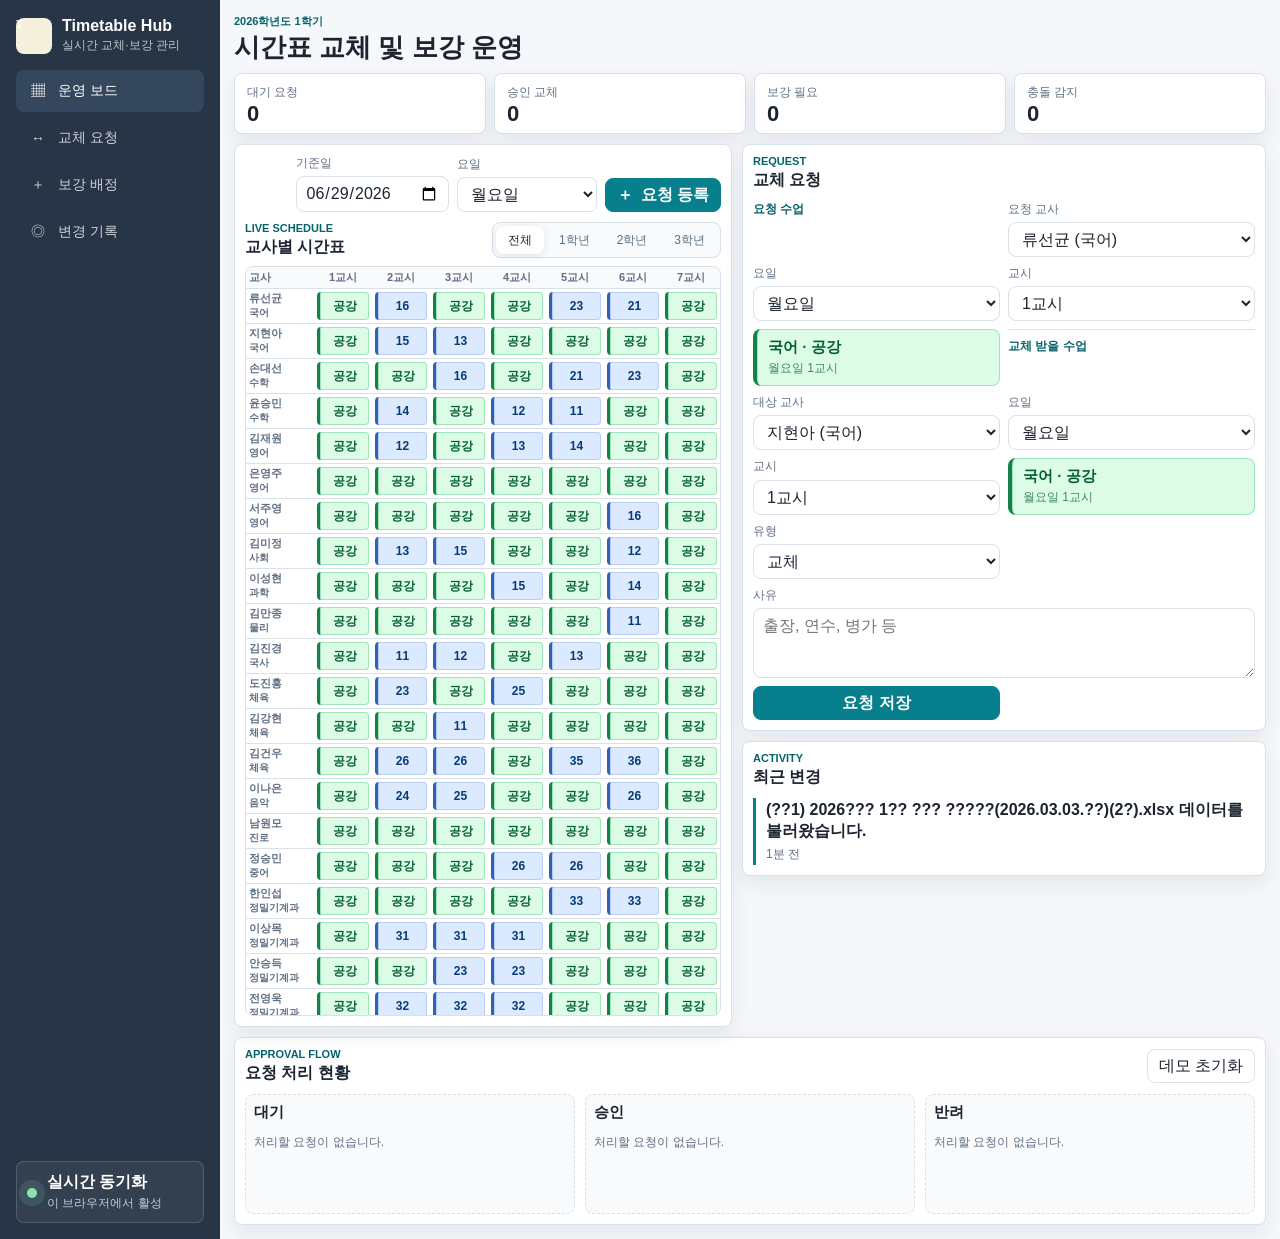
==== index.html @ d5f4fe1c "Print applications only on button click" ====
<!doctype html>
<html lang="ko">
  <head>
    <meta charset="utf-8" />
    <meta name="viewport" content="width=device-width, initial-scale=1" />
    <title>교원 시간표 교체 및 보강</title>
    <link rel="stylesheet" href="styles.css?v=20260728-11" />
  </head>
  <body>
    <div class="app-shell">
      <aside class="sidebar" aria-label="서비스 메뉴">
        <div class="brand">
          <span class="brand-mark" aria-hidden="true">T</span>
          <div>
            <strong>Timetable Hub</strong>
            <span>실시간 교체·보강 관리</span>
          </div>
        </div>

        <nav class="nav-list" aria-label="주요 화면">
          <button class="nav-item active" type="button" data-view="board">
            <span aria-hidden="true">▦</span>
            운영 보드
          </button>
          <button class="nav-item" type="button" data-view="requests">
            <span aria-hidden="true">↔</span>
            교체 요청
          </button>
          <button class="nav-item" type="button" data-view="coverage">
            <span aria-hidden="true">＋</span>
            보강 배정
          </button>
          <button class="nav-item" type="button" data-view="audit">
            <span aria-hidden="true">◎</span>
            변경 기록
          </button>
        </nav>

        <div class="sync-box">
          <span class="pulse" aria-hidden="true"></span>
          <div>
            <strong>실시간 동기화</strong>
            <span id="syncStatus">이 브라우저에서 활성</span>
          </div>
        </div>
      </aside>

      <main class="workspace">
        <header class="topbar">
          <div>
            <p class="eyebrow">2026학년도 1학기</p>
            <h1>시간표 교체 및 보강 운영</h1>
          </div>
        </header>

        <section class="metrics" aria-label="운영 현황">
          <article class="metric">
            <span>대기 요청</span>
            <strong id="pendingCount">0</strong>
          </article>
          <article class="metric">
            <span>승인 교체</span>
            <strong id="approvedCount">0</strong>
          </article>
          <article class="metric">
            <span>보강 필요</span>
            <strong id="coverageCount">0</strong>
          </article>
          <article class="metric">
            <span>충돌 감지</span>
            <strong id="conflictCount">0</strong>
          </article>
        </section>

        <section class="content-grid">
          <div class="schedule-panel">
            <div class="schedule-controls" aria-label="시간표 기준 설정">
              <label class="field compact">
                <span>기준일</span>
                <input id="selectedDate" type="date" value="2026-06-29" />
              </label>
              <label class="field compact">
                <span>요일</span>
                <select id="selectedDay"></select>
              </label>
              <button class="primary-button" id="newRequestBtn" type="button">
                <span aria-hidden="true">＋</span>
                요청 등록
              </button>
            </div>
            <div class="section-heading">
              <div>
                <p class="eyebrow">Live Schedule</p>
                <h2>교사별 시간표</h2>
              </div>
              <div class="segmented" role="tablist" aria-label="학년 필터">
                <button class="active" type="button" data-grade="all">전체</button>
                <button type="button" data-grade="1">1학년</button>
                <button type="button" data-grade="2">2학년</button>
                <button type="button" data-grade="3">3학년</button>
              </div>
            </div>
            <div class="schedule-wrap">
              <table class="schedule-table" id="scheduleTable">
                <caption>교사별 수업 시간표</caption>
                <thead>
                  <tr>
                    <th scope="col">교사</th>
                    <th scope="col">1교시</th>
                    <th scope="col">2교시</th>
                    <th scope="col">3교시</th>
                    <th scope="col">4교시</th>
                    <th scope="col">5교시</th>
                    <th scope="col">6교시</th>
                    <th scope="col">7교시</th>
                  </tr>
                </thead>
                <tbody></tbody>
              </table>
            </div>
          </div>

          <aside class="right-rail">
            <section class="tool-panel" aria-labelledby="swapTitle">
              <div class="section-heading tight">
                <div>
                  <p class="eyebrow">Request</p>
                  <h2 id="swapTitle">교체 요청</h2>
                </div>
              </div>
              <form id="swapForm" class="form-grid">
                <div class="form-section full">
                  <strong>요청 수업</strong>
                </div>
                <label class="field">
                  <span>요청 교사</span>
                  <select id="fromTeacher" required></select>
                </label>
                <label class="field half">
                  <span>요일</span>
                  <select id="fromDay" required></select>
                </label>
                <label class="field half">
                  <span>교시</span>
                  <select id="fromPeriod" required></select>
                </label>
                <div class="lesson-preview full" id="fromLessonPreview" aria-live="polite"></div>
                <div class="form-section full">
                  <strong>교체 받을 수업</strong>
                </div>
                <label class="field">
                  <span>대상 교사</span>
                  <select id="toTeacher" required></select>
                </label>
                <label class="field half">
                  <span>요일</span>
                  <select id="toDay" required></select>
                </label>
                <label class="field half">
                  <span>교시</span>
                  <select id="toPeriod" required></select>
                </label>
                <div class="lesson-preview full" id="toLessonPreview" aria-live="polite"></div>
                <label class="field half">
                  <span>유형</span>
                  <select id="requestType" required>
                    <option value="swap">교체</option>
                    <option value="coverage">보강</option>
                  </select>
                </label>
                <label class="field full">
                  <span>사유</span>
                  <textarea id="reason" rows="3" placeholder="출장, 연수, 병가 등"></textarea>
                </label>
                <button class="primary-button full" type="submit">요청 저장</button>
              </form>
            </section>

            <section class="tool-panel" aria-labelledby="activityTitle">
              <div class="section-heading tight">
                <div>
                  <p class="eyebrow">Activity</p>
                  <h2 id="activityTitle">최근 변경</h2>
                </div>
              </div>
              <ol class="activity-list" id="activityList"></ol>
            </section>
          </aside>
        </section>

        <section class="request-board" aria-labelledby="requestTitle">
          <div class="section-heading">
            <div>
              <p class="eyebrow">Approval Flow</p>
              <h2 id="requestTitle">요청 처리 현황</h2>
            </div>
            <button class="ghost-button" id="resetDemoBtn" type="button">데모 초기화</button>
          </div>
          <div class="request-columns" id="requestColumns"></div>
        </section>
      </main>
    </div>

    <template id="requestCardTemplate">
      <article class="request-card">
        <div class="request-top">
          <strong></strong>
          <span></span>
        </div>
        <p></p>
        <div class="request-meta"></div>
        <div class="request-actions"></div>
      </article>
    </template>

    <script src="config.js?v=20260728-11"></script>
    <script src="timetable-data.js?v=20260728-11"></script>
    <script src="app.js?v=20260728-11"></script>
  </body>
</html>
---- styles.css ----
:root {
  color-scheme: light;
  --ink: #1c2430;
  --muted: #5f6f83;
  --line: #d8e0e8;
  --surface: #ffffff;
  --soft: #eef3f7;
  --nav: #273546;
  --nav-soft: #35475c;
  --teal: #087f8c;
  --teal-strong: #05636d;
  --gold: #b7791f;
  --green: #28784a;
  --red: #b63b46;
  --blue: #2f62b7;
  --shadow: 0 8px 20px rgba(31, 43, 58, 0.08);
}

* {
  box-sizing: border-box;
}

body {
  margin: 0;
  min-width: 320px;
  background: #f5f7fa;
  color: var(--ink);
  font-family: "Segoe UI", "Malgun Gothic", Arial, sans-serif;
}

button,
input,
select,
textarea {
  font: inherit;
}

button {
  cursor: pointer;
}

.app-shell {
  display: grid;
  grid-template-columns: 220px minmax(0, 1fr);
  min-height: 100vh;
}

.sidebar {
  display: flex;
  flex-direction: column;
  gap: 16px;
  background: var(--nav);
  color: #fff;
  padding: 16px;
}

.brand {
  display: flex;
  align-items: center;
  gap: 10px;
}

.brand-mark {
  display: grid;
  width: 36px;
  height: 36px;
  place-items: center;
  border-radius: 8px;
  background: #f4f0db;
  color: var(--nav);
  font-weight: 800;
}

.brand strong,
.brand span,
.sync-box strong,
.sync-box span {
  display: block;
}

.brand span,
.sync-box span {
  color: rgba(255, 255, 255, 0.72);
  font-size: 12px;
  margin-top: 2px;
}

.nav-list {
  display: grid;
  gap: 5px;
}

.nav-item {
  display: flex;
  align-items: center;
  gap: 8px;
  width: 100%;
  border: 0;
  border-radius: 8px;
  background: transparent;
  color: rgba(255, 255, 255, 0.78);
  padding: 9px 10px;
  text-align: left;
  font-size: 14px;
}

.nav-item span {
  display: grid;
  width: 24px;
  height: 24px;
  place-items: center;
}

.nav-item.active,
.nav-item:hover {
  background: var(--nav-soft);
  color: #fff;
}

.sync-box {
  display: flex;
  align-items: center;
  gap: 10px;
  margin-top: auto;
  padding: 10px;
  border: 1px solid rgba(255, 255, 255, 0.16);
  border-radius: 8px;
  background: rgba(255, 255, 255, 0.06);
}

.pulse {
  width: 10px;
  height: 10px;
  border-radius: 50%;
  background: #8ce3b0;
  box-shadow: 0 0 0 8px rgba(140, 227, 176, 0.13);
}

.workspace {
  padding: 14px;
}

.topbar,
.section-heading,
.request-top,
.schedule-controls {
  display: flex;
  align-items: center;
}

.topbar,
.section-heading {
  justify-content: space-between;
  gap: 10px;
}

.topbar {
  margin-bottom: 10px;
}

.topbar h1,
.section-heading h2 {
  margin: 0;
}

.topbar h1 {
  font-size: clamp(20px, 2.2vw, 26px);
  line-height: 1.2;
}

.section-heading h2 {
  font-size: 16px;
}

.section-heading.tight {
  margin-bottom: 10px;
}

.eyebrow {
  margin: 0 0 3px;
  color: var(--teal-strong);
  font-size: 11px;
  font-weight: 800;
  letter-spacing: 0;
  text-transform: uppercase;
}

.schedule-controls {
  align-items: flex-end;
  flex-wrap: wrap;
  justify-content: flex-end;
  gap: 8px;
  margin-bottom: 10px;
}

.schedule-controls .primary-button {
  align-self: flex-end;
}

.primary-button,
.ghost-button,
.segmented button {
  min-height: 34px;
  border-radius: 8px;
  border: 1px solid transparent;
  padding: 0 11px;
}

.primary-button {
  display: inline-flex;
  align-items: center;
  justify-content: center;
  gap: 8px;
  background: var(--teal);
  color: #fff;
  border-color: var(--teal);
  font-weight: 700;
}

.primary-button:hover {
  background: var(--teal-strong);
}

.ghost-button {
  background: #fff;
  border-color: var(--line);
  color: var(--ink);
}

.metrics {
  display: grid;
  grid-template-columns: repeat(4, minmax(0, 1fr));
  gap: 8px;
  margin-bottom: 10px;
}

.metric,
.schedule-panel,
.tool-panel,
.request-board {
  background: var(--surface);
  border: 1px solid var(--line);
  box-shadow: var(--shadow);
}

.metric {
  min-height: 52px;
  border-radius: 8px;
  padding: 8px 12px;
}

.metric span,
.field span,
.request-meta {
  color: var(--muted);
  font-size: 12px;
}

.metric strong {
  display: block;
  margin-top: 2px;
  font-size: 22px;
  line-height: 1;
}

.content-grid {
  display: grid;
  grid-template-columns: max-content minmax(320px, 1fr);
  align-items: start;
  gap: 10px;
}

.schedule-panel,
.tool-panel,
.request-board {
  border-radius: 8px;
  padding: 10px;
}

.schedule-panel {
  max-width: 100%;
}

.schedule-wrap {
  overflow-x: auto;
  margin-top: 8px;
  max-height: calc(100vh - 150px);
  border: 1px solid var(--line);
  border-radius: 8px;
}

.schedule-table {
  width: auto;
  min-width: 0;
  border-collapse: collapse;
  table-layout: fixed;
  font-size: 12px;
}

.schedule-table caption {
  position: absolute;
  width: 1px;
  height: 1px;
  overflow: hidden;
  clip: rect(0 0 0 0);
}

.schedule-table th,
.schedule-table td {
  border-bottom: 1px solid var(--line);
  padding: 3px;
  text-align: left;
  vertical-align: top;
}

.schedule-table th {
  color: var(--muted);
  font-size: 11px;
  font-weight: 800;
  background: #f8fafc;
}

.schedule-table thead th {
  position: sticky;
  top: 0;
  z-index: 2;
  text-align: center;
}

.schedule-table th:first-child,
.schedule-table td:first-child {
  width: 68px;
  min-width: 68px;
  max-width: 68px;
}

.schedule-table th:not(:first-child),
.schedule-table td:not(:first-child) {
  width: 58px;
  min-width: 58px;
  max-width: 58px;
}

.schedule-table thead th:first-child {
  text-align: left;
}

.schedule-table th:first-child {
  left: 0;
  position: sticky;
  z-index: 3;
}

.schedule-table tbody th:first-child {
  background: #fff;
  left: 0;
  position: sticky;
  z-index: 1;
}

.teacher-cell strong,
.lesson strong {
  display: block;
}

.teacher-cell span,
.lesson span {
  display: block;
  color: var(--muted);
  font-size: 10px;
  margin-top: 1px;
}

.teacher-cell strong {
  font-size: 11px;
  line-height: 1.15;
}

.lesson {
  align-items: center;
  display: flex;
  justify-content: center;
  min-height: 28px;
  border-left: 3px solid var(--blue);
  border-radius: 4px;
  background: #dbeafe;
  box-shadow: inset 0 0 0 1px #b9cdf8;
  color: #073b7a;
  padding: 3px;
  line-height: 1.1;
  text-align: center;
  overflow: hidden;
  white-space: nowrap;
  cursor: pointer;
  transition: box-shadow 0.15s ease, transform 0.15s ease;
}

.lesson:hover,
.lesson:focus-visible {
  box-shadow: inset 0 0 0 1px currentColor, 0 0 0 2px rgba(8, 145, 178, 0.18);
  outline: none;
}

.lesson.selected-from {
  box-shadow: inset 0 0 0 2px #2563eb, 0 0 0 2px rgba(37, 99, 235, 0.18);
}

.lesson.selected-to {
  box-shadow: inset 0 0 0 2px #d97706, 0 0 0 2px rgba(217, 119, 6, 0.2);
}

.lesson strong {
  display: inline;
  font-weight: 900;
  overflow: hidden;
  text-overflow: ellipsis;
  white-space: nowrap;
}

.lesson span {
  display: none;
}

.lesson.open {
  border-left-color: #14804a;
  background: #dcfce7;
  box-shadow: inset 0 0 0 1px #9ee6b7;
  color: #065f32;
}

.lesson.conflict {
  border-left-color: var(--red);
  background: #ffe4e6;
  box-shadow: inset 0 0 0 1px #f5a8af;
  color: #9f1239;
}

.lesson.changed {
  border-left-color: #b7791f;
  background: #fef3c7;
  box-shadow: inset 0 0 0 1px #f2ce76;
  color: #7c4a03;
}

.right-rail {
  display: grid;
  grid-template-columns: 1fr;
  align-content: start;
  gap: 10px;
}

.form-grid {
  display: grid;
  grid-template-columns: 1fr 1fr;
  gap: 8px;
}

.field {
  display: grid;
  gap: 4px;
}

.field.full {
  grid-column: 1 / -1;
}

.form-section {
  border-top: 1px solid var(--line);
  color: var(--teal-strong);
  font-size: 12px;
  padding-top: 8px;
}

.form-section:first-child {
  border-top: 0;
  padding-top: 0;
}

.form-section strong {
  display: block;
}

.lesson-preview {
  border-left: 4px solid var(--blue);
  border-radius: 8px;
  padding: 9px 11px;
  background: #dbeafe;
  box-shadow: inset 0 0 0 1px #b9cdf8;
  color: #073b7a;
}

.lesson-preview.open {
  border-left-color: #14804a;
  background: #dcfce7;
  box-shadow: inset 0 0 0 1px #9ee6b7;
  color: #065f32;
}

.lesson-preview strong,
.lesson-preview span {
  display: block;
}

.lesson-preview strong {
  font-size: 15px;
  font-weight: 900;
}

.lesson-preview span {
  color: currentColor;
  font-size: 12px;
  opacity: 0.72;
  margin-top: 3px;
}

.field.compact {
  min-width: 140px;
}

.field input,
.field select,
.field textarea {
  width: 100%;
  border: 1px solid var(--line);
  border-radius: 8px;
  background: #fff;
  color: var(--ink);
  padding: 7px 9px;
}

.field textarea {
  resize: vertical;
}

.segmented {
  display: inline-flex;
  gap: 3px;
  padding: 3px;
  border: 1px solid var(--line);
  border-radius: 8px;
  background: #f8fafc;
}

.segmented button {
  min-height: 28px;
  background: transparent;
  color: var(--muted);
  font-size: 12px;
}

.segmented button.active {
  background: #fff;
  color: var(--ink);
  box-shadow: 0 2px 8px rgba(31, 43, 58, 0.1);
}

.activity-list {
  display: grid;
  gap: 7px;
  margin: 0;
  padding: 0;
  list-style: none;
}

.activity-list li {
  border-left: 3px solid var(--teal);
  padding: 2px 0 2px 10px;
}

.activity-list strong,
.activity-list span {
  display: block;
}

.activity-list span {
  color: var(--muted);
  font-size: 12px;
  margin-top: 4px;
}

.request-board {
  margin-top: 10px;
}

.request-columns {
  display: grid;
  grid-template-columns: repeat(3, minmax(0, 1fr));
  gap: 10px;
  margin-top: 10px;
}

.request-column {
  min-height: 120px;
  border: 1px dashed var(--line);
  border-radius: 8px;
  padding: 8px;
  background: #f8fafc;
}

.request-column h3 {
  margin: 0 0 10px;
  font-size: 15px;
}

.request-card {
  display: grid;
  gap: 6px;
  border: 1px solid var(--line);
  border-radius: 8px;
  background: #fff;
  padding: 8px;
  margin-bottom: 8px;
}

.request-top {
  justify-content: space-between;
  gap: 8px;
}

.request-top span {
  border-radius: 999px;
  background: var(--soft);
  color: var(--muted);
  font-size: 12px;
  padding: 4px 8px;
  white-space: nowrap;
}

.request-card p {
  margin: 0;
  color: var(--ink);
  font-size: 14px;
}

.request-actions {
  display: flex;
  gap: 8px;
  flex-wrap: wrap;
}

.request-actions button {
  min-height: 34px;
  border: 1px solid var(--line);
  border-radius: 8px;
  background: #fff;
  padding: 0 10px;
}

.request-actions .approve {
  border-color: #b8dcc7;
  color: var(--green);
}

.request-actions .reject {
  border-color: #ecc2c7;
  color: var(--red);
}

.request-actions .print {
  border-color: #bfdbfe;
  color: var(--blue);
}

@media (max-width: 1120px) {
  .app-shell {
    grid-template-columns: 1fr;
  }

  .sidebar {
    position: sticky;
    top: 0;
    z-index: 2;
    display: grid;
    grid-template-columns: 1fr;
  }

  .nav-list {
    grid-template-columns: repeat(4, minmax(0, 1fr));
  }

  .sync-box {
    display: none;
  }

  .content-grid {
    grid-template-columns: 1fr;
  }

  .schedule-panel {
    width: 100%;
  }
}

@media (max-width: 760px) {
  .workspace,
  .sidebar {
    padding: 16px;
  }

  .topbar,
  .section-heading {
    align-items: stretch;
    flex-direction: column;
  }

  .schedule-controls {
    justify-content: stretch;
  }

  .schedule-controls > *,
  .primary-button {
    width: 100%;
  }

  .metrics,
  .request-columns,
  .nav-list {
    grid-template-columns: 1fr;
  }

  .form-grid {
    grid-template-columns: 1fr;
  }

  .field.half {
    grid-column: 1 / -1;
  }
}
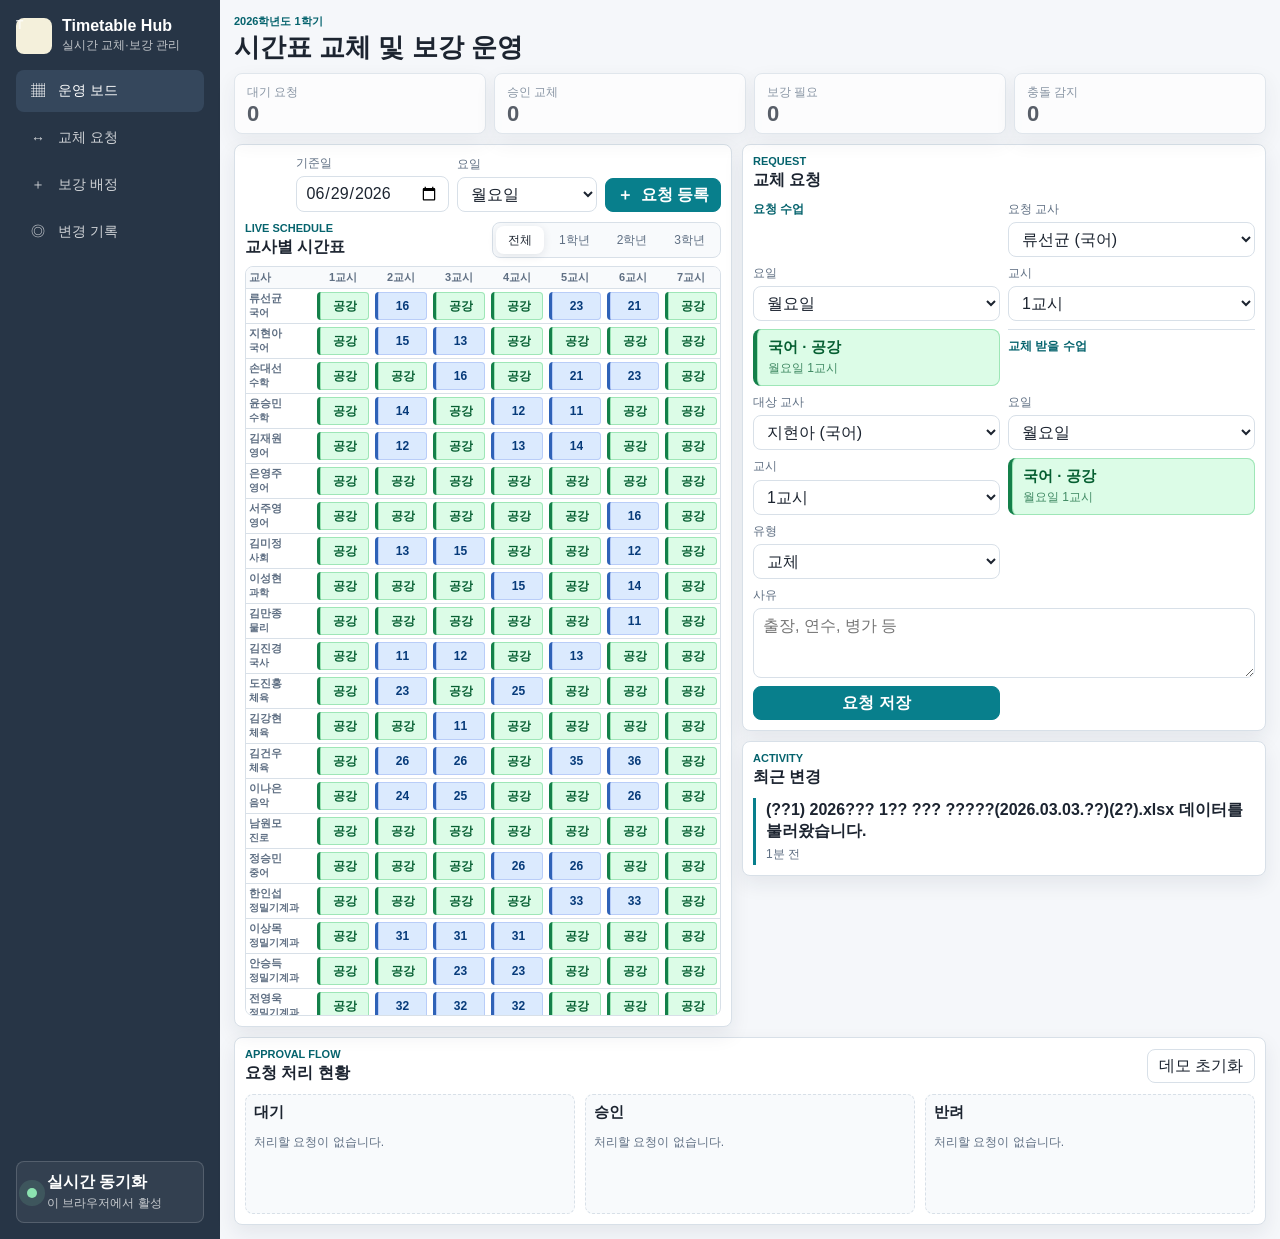
==== commit 325cff83: "Add metric card shortcuts" ====
--- a/index.html
+++ b/index.html
@@ -4,7 +4,7 @@
     <meta charset="utf-8" />
     <meta name="viewport" content="width=device-width, initial-scale=1" />
     <title>교원 시간표 교체 및 보강</title>
-    <link rel="stylesheet" href="styles.css?v=20260728-11" />
+    <link rel="stylesheet" href="styles.css?v=20260728-13" />
   </head>
   <body>
     <div class="app-shell">
@@ -54,19 +54,19 @@
         </header>
 
         <section class="metrics" aria-label="운영 현황">
-          <article class="metric">
+          <article class="metric" role="button" tabindex="0" data-metric="pending" aria-label="대기 요청 보기">
             <span>대기 요청</span>
             <strong id="pendingCount">0</strong>
           </article>
-          <article class="metric">
+          <article class="metric" role="button" tabindex="0" data-metric="approved" aria-label="승인 교체 보기">
             <span>승인 교체</span>
             <strong id="approvedCount">0</strong>
           </article>
-          <article class="metric">
+          <article class="metric" role="button" tabindex="0" data-metric="coverage" aria-label="보강 필요 보기">
             <span>보강 필요</span>
             <strong id="coverageCount">0</strong>
           </article>
-          <article class="metric">
+          <article class="metric" role="button" tabindex="0" data-metric="conflict" aria-label="충돌 감지 보기">
             <span>충돌 감지</span>
             <strong id="conflictCount">0</strong>
           </article>
@@ -213,8 +213,8 @@
       </article>
     </template>
 
-    <script src="config.js?v=20260728-11"></script>
-    <script src="timetable-data.js?v=20260728-11"></script>
-    <script src="app.js?v=20260728-11"></script>
+    <script src="config.js?v=20260728-13"></script>
+    <script src="timetable-data.js?v=20260728-13"></script>
+    <script src="app.js?v=20260728-13"></script>
   </body>
 </html>
--- a/styles.css
+++ b/styles.css
@@ -247,6 +247,19 @@
   min-height: 52px;
   border-radius: 8px;
   padding: 8px 12px;
+  cursor: pointer;
+  transition: border-color 0.15s ease, box-shadow 0.15s ease, transform 0.15s ease;
+}
+
+.metric:hover,
+.metric:focus-visible {
+  border-color: var(--teal);
+  box-shadow: 0 0 0 2px rgba(8, 145, 178, 0.15), var(--shadow);
+  outline: none;
+}
+
+.metric.empty {
+  opacity: 0.72;
 }
 
 .metric span,
@@ -597,6 +610,22 @@
   background: #f8fafc;
 }
 
+.focus-flash {
+  animation: focusFlash 1.4s ease;
+}
+
+@keyframes focusFlash {
+  0% {
+    box-shadow: 0 0 0 0 rgba(8, 145, 178, 0.45);
+  }
+  45% {
+    box-shadow: 0 0 0 5px rgba(8, 145, 178, 0.18);
+  }
+  100% {
+    box-shadow: none;
+  }
+}
+
 .request-column h3 {
   margin: 0 0 10px;
   font-size: 15px;
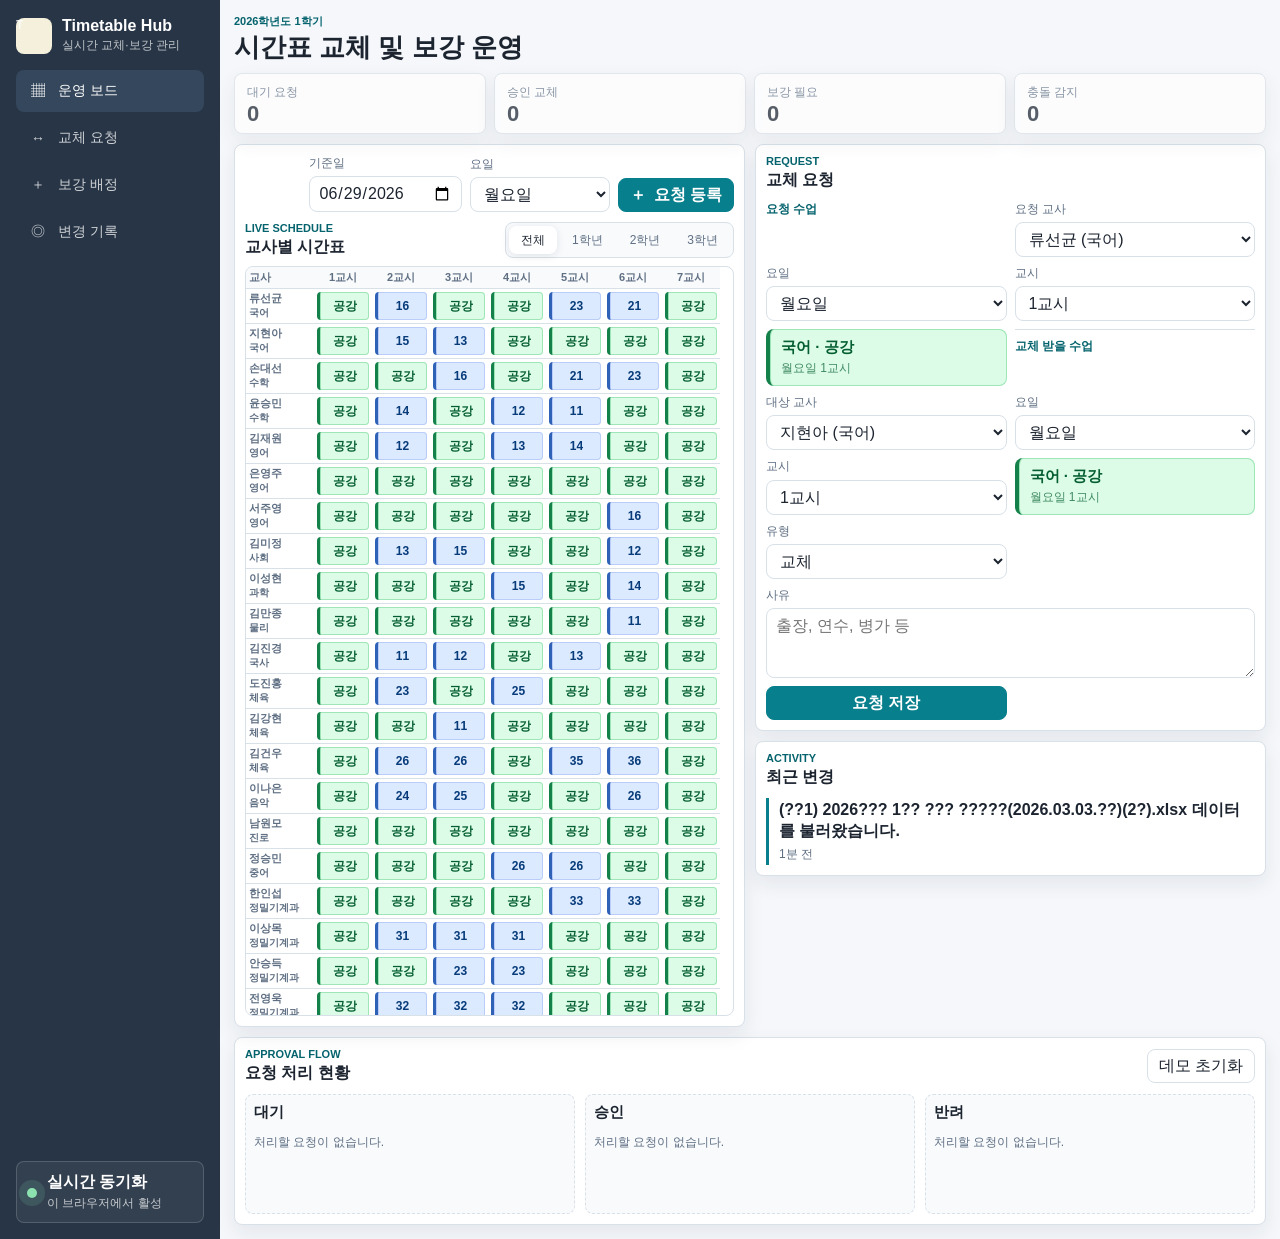
==== commit aa6bbb4c: "Balance schedule and request columns" ====
--- a/index.html
+++ b/index.html
@@ -4,7 +4,7 @@
     <meta charset="utf-8" />
     <meta name="viewport" content="width=device-width, initial-scale=1" />
     <title>교원 시간표 교체 및 보강</title>
-    <link rel="stylesheet" href="styles.css?v=20260728-13" />
+    <link rel="stylesheet" href="styles.css?v=20260728-14" />
   </head>
   <body>
     <div class="app-shell">
@@ -213,8 +213,8 @@
       </article>
     </template>
 
-    <script src="config.js?v=20260728-13"></script>
-    <script src="timetable-data.js?v=20260728-13"></script>
-    <script src="app.js?v=20260728-13"></script>
+    <script src="config.js?v=20260728-14"></script>
+    <script src="timetable-data.js?v=20260728-14"></script>
+    <script src="app.js?v=20260728-14"></script>
   </body>
 </html>
--- a/styles.css
+++ b/styles.css
@@ -278,7 +278,7 @@
 
 .content-grid {
   display: grid;
-  grid-template-columns: max-content minmax(320px, 1fr);
+  grid-template-columns: minmax(0, 1fr) minmax(0, 1fr);
   align-items: start;
   gap: 10px;
 }
@@ -291,6 +291,7 @@
 }
 
 .schedule-panel {
+  min-width: 0;
   max-width: 100%;
 }
 
@@ -460,6 +461,7 @@
   grid-template-columns: 1fr;
   align-content: start;
   gap: 10px;
+  min-width: 0;
 }
 
 .form-grid {
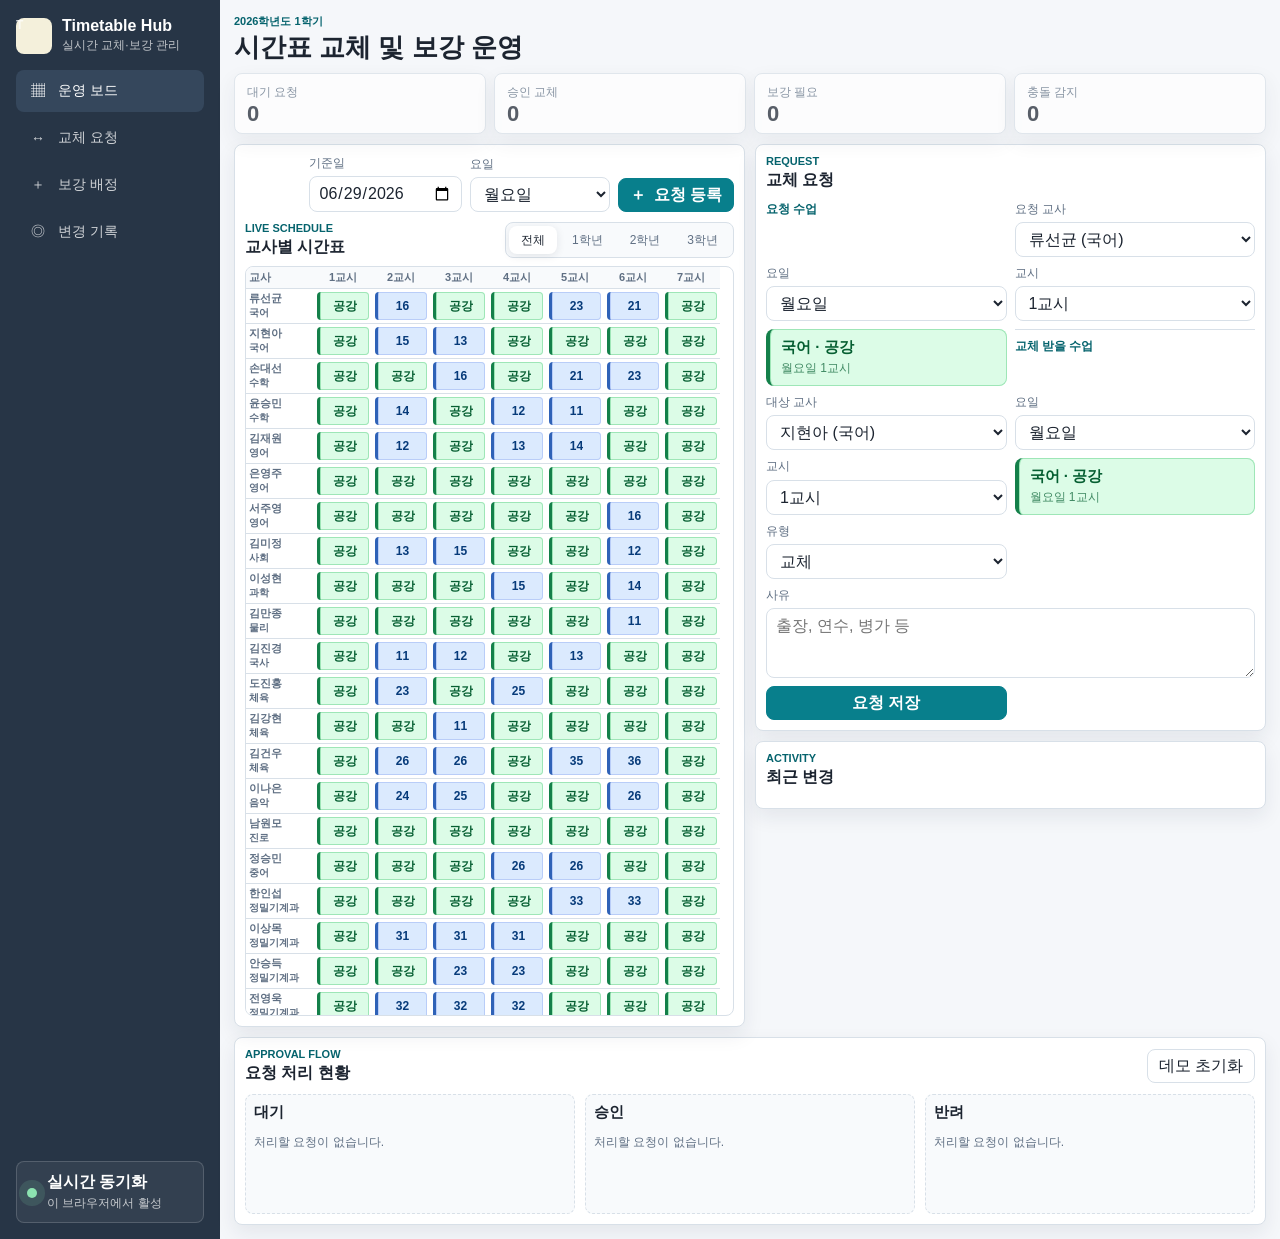
==== commit 46e9bd55: "Remove timetable data load activity" ====
--- a/index.html
+++ b/index.html
@@ -4,7 +4,7 @@
     <meta charset="utf-8" />
     <meta name="viewport" content="width=device-width, initial-scale=1" />
     <title>교원 시간표 교체 및 보강</title>
-    <link rel="stylesheet" href="styles.css?v=20260728-14" />
+    <link rel="stylesheet" href="styles.css?v=20260728-15" />
   </head>
   <body>
     <div class="app-shell">
@@ -213,8 +213,8 @@
       </article>
     </template>
 
-    <script src="config.js?v=20260728-14"></script>
-    <script src="timetable-data.js?v=20260728-14"></script>
-    <script src="app.js?v=20260728-14"></script>
+    <script src="config.js?v=20260728-15"></script>
+    <script src="timetable-data.js?v=20260728-15"></script>
+    <script src="app.js?v=20260728-15"></script>
   </body>
 </html>
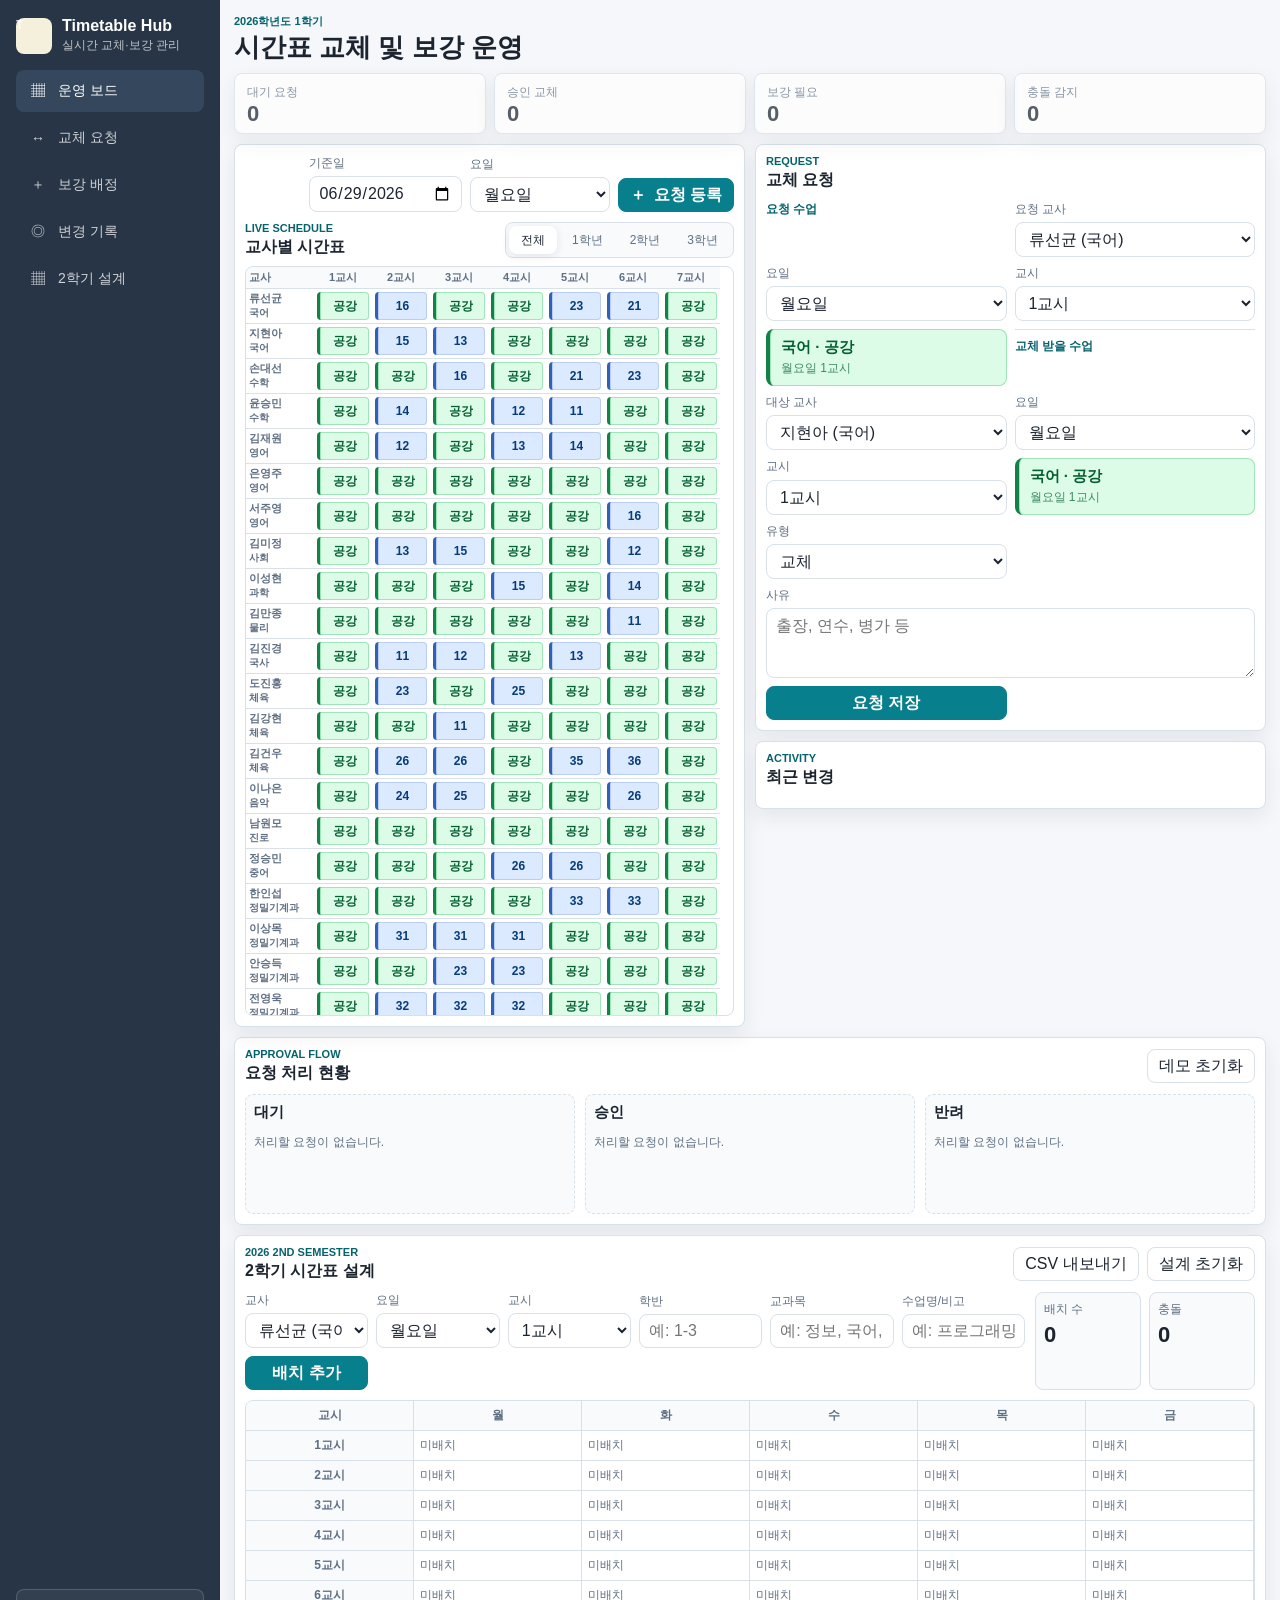
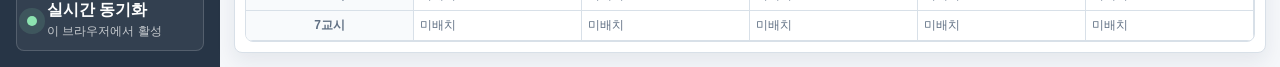
==== commit 1eb37c81: "Add second semester timetable planner" ====
--- a/index.html
+++ b/index.html
@@ -4,7 +4,7 @@
     <meta charset="utf-8" />
     <meta name="viewport" content="width=device-width, initial-scale=1" />
     <title>교원 시간표 교체 및 보강</title>
-    <link rel="stylesheet" href="styles.css?v=20260728-15" />
+    <link rel="stylesheet" href="styles.css?v=20260728-17" />
   </head>
   <body>
     <div class="app-shell">
@@ -33,6 +33,10 @@
           <button class="nav-item" type="button" data-view="audit">
             <span aria-hidden="true">◎</span>
             변경 기록
+          </button>
+          <button class="nav-item" type="button" data-view="planner">
+            <span aria-hidden="true">▦</span>
+            2학기 설계
           </button>
         </nav>
 
@@ -198,6 +202,77 @@
           </div>
           <div class="request-columns" id="requestColumns"></div>
         </section>
+
+        <section class="planner-board" aria-labelledby="plannerTitle">
+          <div class="section-heading">
+            <div>
+              <p class="eyebrow">2026 2nd Semester</p>
+              <h2 id="plannerTitle">2학기 시간표 설계</h2>
+            </div>
+            <div class="planner-actions">
+              <button class="ghost-button" id="plannerExportBtn" type="button">CSV 내보내기</button>
+              <button class="ghost-button" id="plannerResetBtn" type="button">설계 초기화</button>
+            </div>
+          </div>
+
+          <div class="planner-layout">
+            <form id="plannerForm" class="planner-form">
+              <label class="field">
+                <span>교사</span>
+                <select id="plannerTeacher" required></select>
+              </label>
+              <label class="field">
+                <span>요일</span>
+                <select id="plannerDay" required></select>
+              </label>
+              <label class="field">
+                <span>교시</span>
+                <select id="plannerPeriod" required></select>
+              </label>
+              <label class="field">
+                <span>학반</span>
+                <input id="plannerClass" type="text" placeholder="예: 1-3" required />
+              </label>
+              <label class="field">
+                <span>교과목</span>
+                <input id="plannerSubject" type="text" placeholder="예: 정보, 국어, 수학" required />
+              </label>
+              <label class="field">
+                <span>수업명/비고</span>
+                <input id="plannerLesson" type="text" placeholder="예: 프로그래밍, 진로, 동아리" />
+              </label>
+              <button class="primary-button" type="submit">배치 추가</button>
+            </form>
+
+            <div class="planner-summary" aria-label="2학기 설계 현황">
+              <article>
+                <span>배치 수</span>
+                <strong id="plannerEntryCount">0</strong>
+              </article>
+              <article>
+                <span>충돌</span>
+                <strong id="plannerConflictCount">0</strong>
+              </article>
+            </div>
+          </div>
+
+          <div class="planner-table-wrap">
+            <table class="planner-table" id="plannerTable">
+              <caption>2학기 시간표 설계표</caption>
+              <thead>
+                <tr>
+                  <th scope="col">교시</th>
+                  <th scope="col">월</th>
+                  <th scope="col">화</th>
+                  <th scope="col">수</th>
+                  <th scope="col">목</th>
+                  <th scope="col">금</th>
+                </tr>
+              </thead>
+              <tbody></tbody>
+            </table>
+          </div>
+        </section>
       </main>
     </div>
 
@@ -213,8 +288,8 @@
       </article>
     </template>
 
-    <script src="config.js?v=20260728-15"></script>
-    <script src="timetable-data.js?v=20260728-15"></script>
-    <script src="app.js?v=20260728-15"></script>
+    <script src="config.js?v=20260728-17"></script>
+    <script src="timetable-data.js?v=20260728-17"></script>
+    <script src="app.js?v=20260728-17"></script>
   </body>
 </html>
--- a/styles.css
+++ b/styles.css
@@ -237,7 +237,8 @@
 .metric,
 .schedule-panel,
 .tool-panel,
-.request-board {
+.request-board,
+.planner-board {
   background: var(--surface);
   border: 1px solid var(--line);
   box-shadow: var(--shadow);
@@ -285,7 +286,8 @@
 
 .schedule-panel,
 .tool-panel,
-.request-board {
+.request-board,
+.planner-board {
   border-radius: 8px;
   padding: 10px;
 }
@@ -597,6 +599,135 @@
   margin-top: 10px;
 }
 
+.planner-board {
+  margin-top: 10px;
+}
+
+.planner-actions {
+  display: flex;
+  gap: 8px;
+  flex-wrap: wrap;
+}
+
+.planner-layout {
+  display: grid;
+  grid-template-columns: minmax(0, 1fr) 220px;
+  gap: 10px;
+  margin-top: 10px;
+}
+
+.planner-form {
+  display: grid;
+  grid-template-columns: repeat(6, minmax(0, 1fr));
+  gap: 8px;
+  align-items: end;
+}
+
+.planner-summary {
+  display: grid;
+  grid-template-columns: 1fr 1fr;
+  gap: 8px;
+}
+
+.planner-summary article {
+  border: 1px solid var(--line);
+  border-radius: 8px;
+  padding: 8px;
+  background: #f8fafc;
+}
+
+.planner-summary span,
+.planner-summary strong {
+  display: block;
+}
+
+.planner-summary span {
+  color: var(--muted);
+  font-size: 12px;
+}
+
+.planner-summary strong {
+  margin-top: 4px;
+  font-size: 22px;
+}
+
+.planner-table-wrap {
+  overflow-x: auto;
+  margin-top: 10px;
+  border: 1px solid var(--line);
+  border-radius: 8px;
+}
+
+.planner-table {
+  width: 100%;
+  min-width: 760px;
+  border-collapse: collapse;
+  table-layout: fixed;
+  font-size: 12px;
+}
+
+.planner-table caption {
+  position: absolute;
+  width: 1px;
+  height: 1px;
+  overflow: hidden;
+  clip: rect(0 0 0 0);
+}
+
+.planner-table th,
+.planner-table td {
+  border-bottom: 1px solid var(--line);
+  border-right: 1px solid var(--line);
+  padding: 6px;
+  vertical-align: top;
+}
+
+.planner-table th {
+  background: #f8fafc;
+  color: var(--muted);
+  font-weight: 800;
+}
+
+.planner-empty {
+  color: var(--muted);
+  font-size: 12px;
+}
+
+.planner-assignment {
+  display: grid;
+  gap: 3px;
+  border-left: 3px solid var(--teal);
+  border-radius: 6px;
+  background: #ecfeff;
+  padding: 6px;
+  margin-bottom: 5px;
+}
+
+.planner-assignment.conflict {
+  border-left-color: var(--red);
+  background: #ffe4e6;
+}
+
+.planner-assignment strong,
+.planner-assignment span {
+  display: block;
+}
+
+.planner-assignment span {
+  color: var(--muted);
+  font-size: 11px;
+}
+
+.planner-assignment button {
+  justify-self: start;
+  min-height: 24px;
+  border: 1px solid var(--line);
+  border-radius: 6px;
+  background: #fff;
+  padding: 0 8px;
+  font-size: 11px;
+}
+
 .request-columns {
   display: grid;
   grid-template-columns: repeat(3, minmax(0, 1fr));
@@ -717,6 +848,14 @@
     grid-template-columns: 1fr;
   }
 
+  .planner-layout {
+    grid-template-columns: 1fr;
+  }
+
+  .planner-form {
+    grid-template-columns: repeat(3, minmax(0, 1fr));
+  }
+
   .schedule-panel {
     width: 100%;
   }
@@ -753,6 +892,10 @@
     grid-template-columns: 1fr;
   }
 
+  .planner-form {
+    grid-template-columns: 1fr;
+  }
+
   .field.half {
     grid-column: 1 / -1;
   }
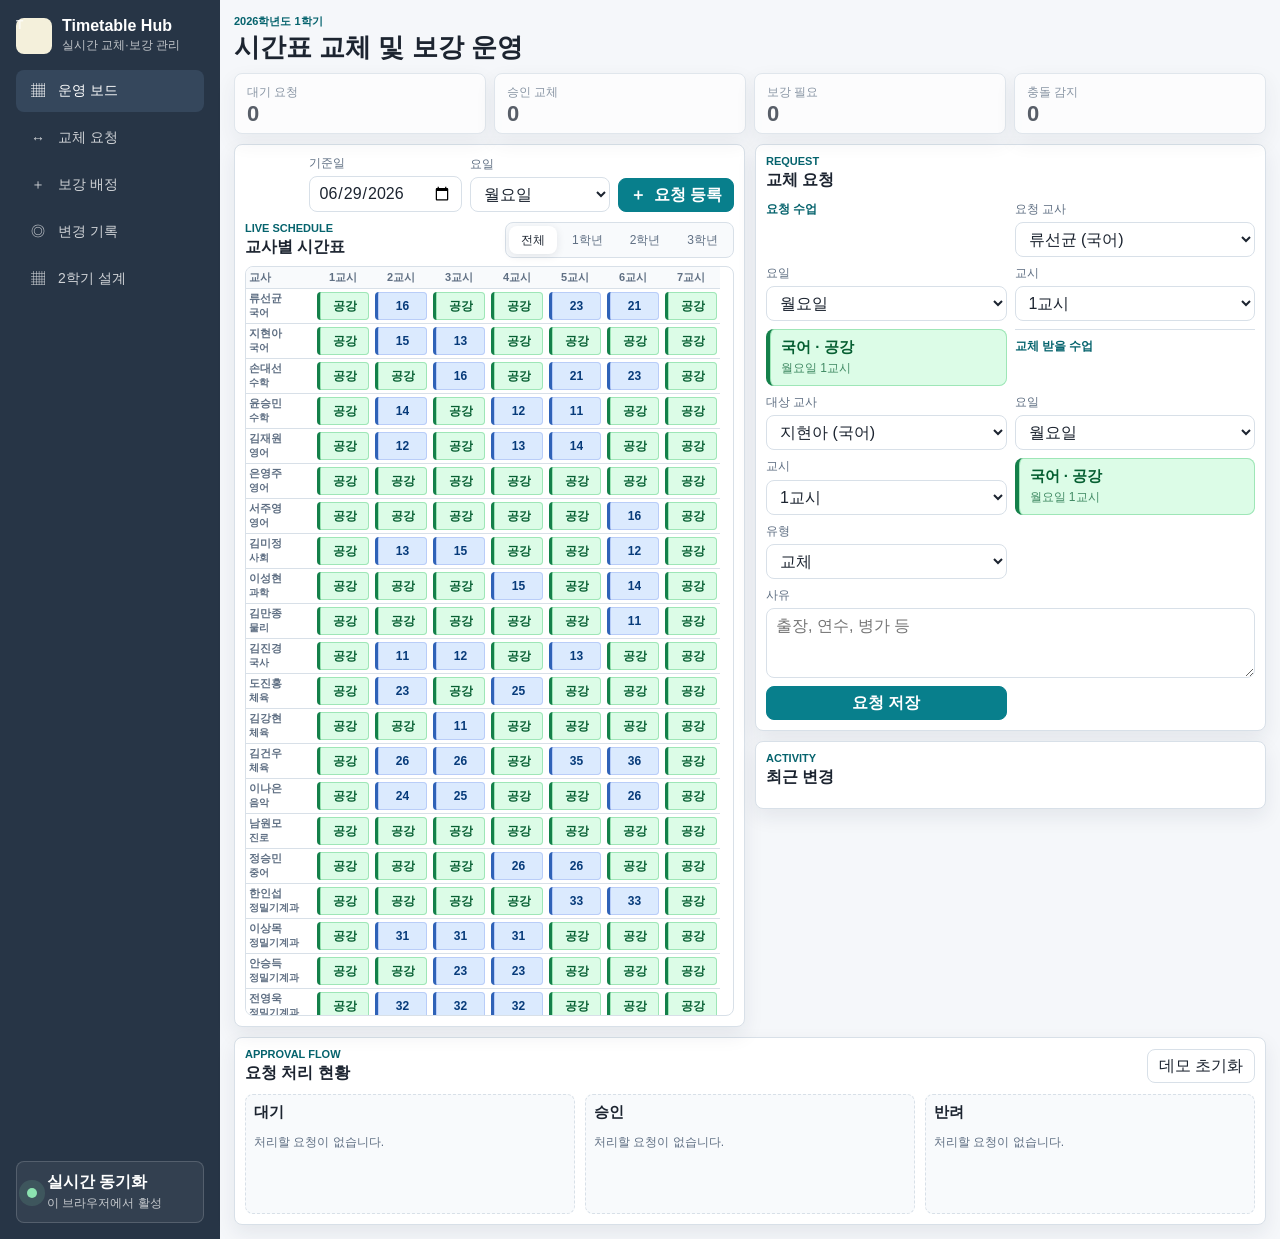
==== commit 2846e868: "Move planner to separate page" ====
--- a/index.html
+++ b/index.html
@@ -4,9 +4,9 @@
     <meta charset="utf-8" />
     <meta name="viewport" content="width=device-width, initial-scale=1" />
     <title>교원 시간표 교체 및 보강</title>
-    <link rel="stylesheet" href="styles.css?v=20260728-17" />
+    <link rel="stylesheet" href="styles.css?v=20260728-18" />
   </head>
-  <body>
+  <body class="ops-page">
     <div class="app-shell">
       <aside class="sidebar" aria-label="서비스 메뉴">
         <div class="brand">
@@ -34,10 +34,10 @@
             <span aria-hidden="true">◎</span>
             변경 기록
           </button>
-          <button class="nav-item" type="button" data-view="planner">
+          <a class="nav-item" href="planner.html">
             <span aria-hidden="true">▦</span>
             2학기 설계
-          </button>
+          </a>
         </nav>
 
         <div class="sync-box">
@@ -288,8 +288,8 @@
       </article>
     </template>
 
-    <script src="config.js?v=20260728-17"></script>
-    <script src="timetable-data.js?v=20260728-17"></script>
-    <script src="app.js?v=20260728-17"></script>
+    <script src="config.js?v=20260728-18"></script>
+    <script src="timetable-data.js?v=20260728-18"></script>
+    <script src="app.js?v=20260728-18"></script>
   </body>
 </html>
--- a/styles.css
+++ b/styles.css
@@ -37,6 +37,10 @@
 
 button {
   cursor: pointer;
+}
+
+a.nav-item {
+  text-decoration: none;
 }
 
 .app-shell {
@@ -603,6 +607,18 @@
   margin-top: 10px;
 }
 
+.ops-page .planner-board {
+  display: none;
+}
+
+.planner-page .planner-board {
+  margin-top: 0;
+}
+
+.planner-page .workspace {
+  max-width: 1500px;
+}
+
 .planner-actions {
   display: flex;
   gap: 8px;
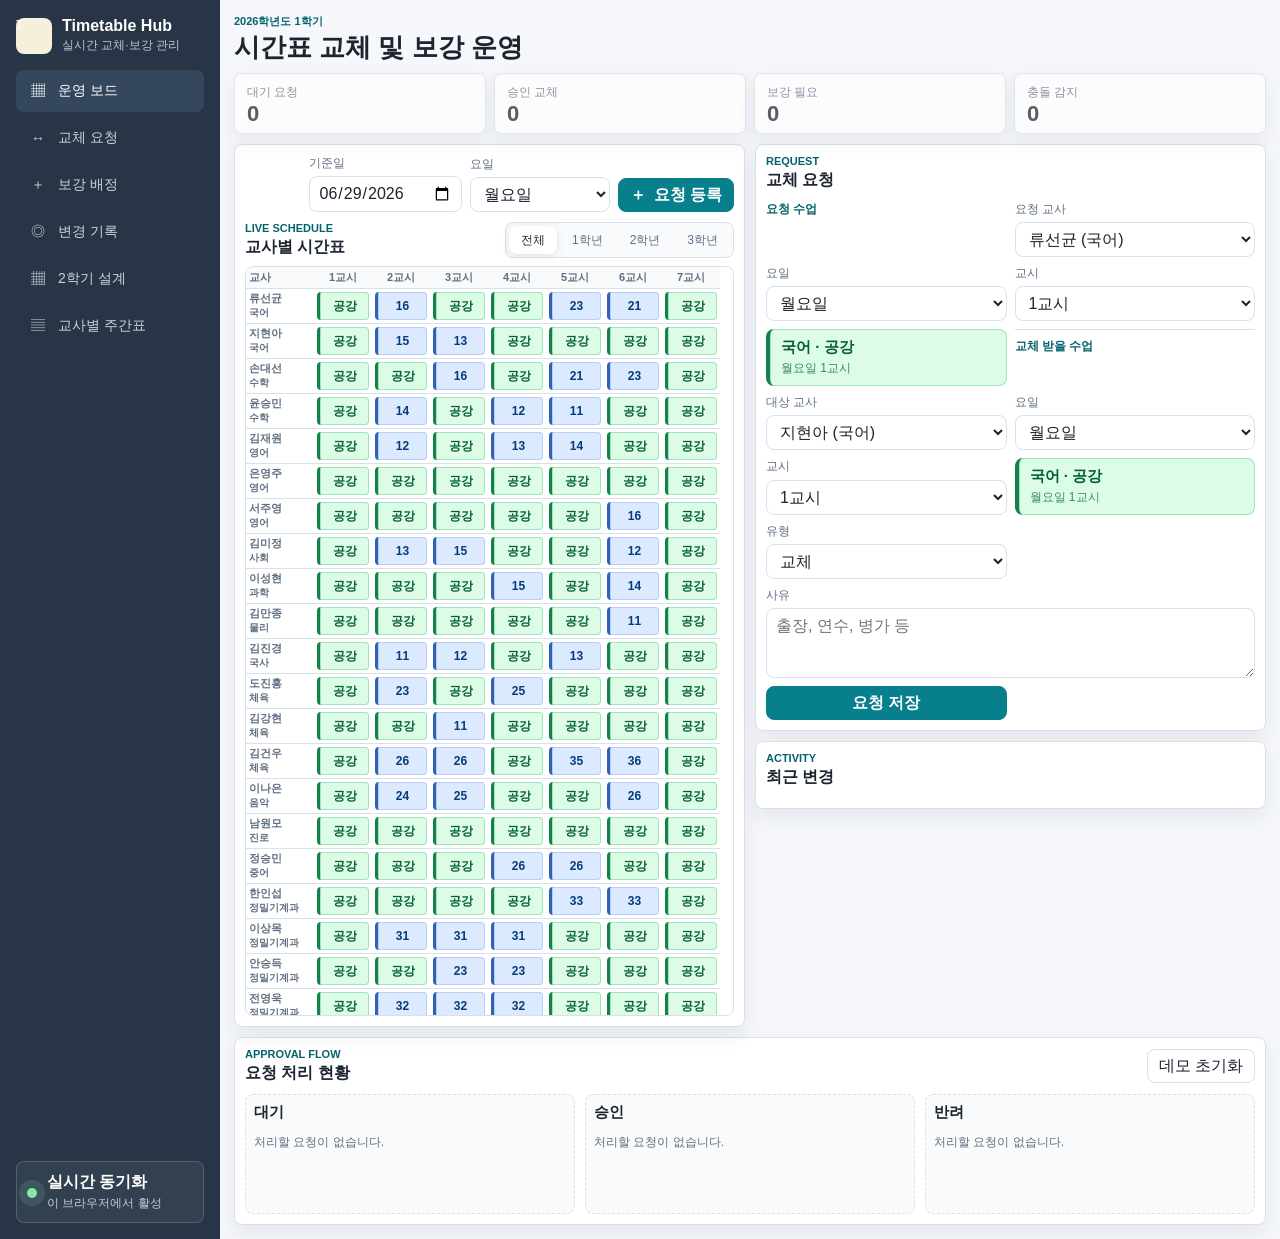
==== commit cd625d86: "Add teacher weekly timetable view" ====
--- a/index.html
+++ b/index.html
@@ -4,7 +4,7 @@
     <meta charset="utf-8" />
     <meta name="viewport" content="width=device-width, initial-scale=1" />
     <title>교원 시간표 교체 및 보강</title>
-    <link rel="stylesheet" href="styles.css?v=20260728-18" />
+    <link rel="stylesheet" href="styles.css?v=20260702-01" />
   </head>
   <body class="ops-page">
     <div class="app-shell">
@@ -37,6 +37,10 @@
           <a class="nav-item" href="planner.html">
             <span aria-hidden="true">▦</span>
             2학기 설계
+          </a>
+          <a class="nav-item" href="weekly.html">
+            <span aria-hidden="true">▤</span>
+            교사별 주간표
           </a>
         </nav>
 
@@ -288,8 +292,8 @@
       </article>
     </template>
 
-    <script src="config.js?v=20260728-18"></script>
-    <script src="timetable-data.js?v=20260728-18"></script>
-    <script src="app.js?v=20260728-18"></script>
+    <script src="config.js?v=20260702-01"></script>
+    <script src="timetable-data.js?v=20260702-01"></script>
+    <script src="app.js?v=20260702-01"></script>
   </body>
 </html>
--- a/styles.css
+++ b/styles.css
@@ -619,6 +619,22 @@
   max-width: 1500px;
 }
 
+.weekly-page .workspace {
+  max-width: 1600px;
+}
+
+.weekly-topbar {
+  align-items: end;
+}
+
+.weekly-tools {
+  display: grid;
+  grid-template-columns: minmax(180px, 1fr) minmax(180px, 1fr) auto;
+  gap: 8px;
+  align-items: end;
+  min-width: min(100%, 620px);
+}
+
 .planner-actions {
   display: flex;
   gap: 8px;
@@ -744,6 +760,156 @@
   font-size: 11px;
 }
 
+.weekly-summary {
+  display: grid;
+  grid-template-columns: repeat(3, minmax(0, 1fr));
+  gap: 10px;
+  margin-bottom: 10px;
+}
+
+.weekly-summary article,
+.weekly-board {
+  border: 1px solid var(--line);
+  border-radius: 8px;
+  background: var(--surface);
+  box-shadow: var(--shadow);
+}
+
+.weekly-summary article {
+  padding: 12px;
+}
+
+.weekly-summary span,
+.weekly-summary strong {
+  display: block;
+}
+
+.weekly-summary span {
+  color: var(--muted);
+  font-size: 13px;
+}
+
+.weekly-summary strong {
+  margin-top: 4px;
+  font-size: 24px;
+}
+
+.weekly-board {
+  padding: 10px;
+}
+
+.weekly-grid {
+  display: grid;
+  grid-template-columns: repeat(auto-fit, minmax(430px, 1fr));
+  gap: 10px;
+  margin-top: 10px;
+}
+
+.teacher-week-card {
+  border: 1px solid var(--line);
+  border-radius: 8px;
+  overflow: hidden;
+  background: #fff;
+}
+
+.teacher-week-header {
+  display: flex;
+  justify-content: space-between;
+  gap: 8px;
+  align-items: center;
+  padding: 8px 10px;
+  border-bottom: 1px solid var(--line);
+  background: #f8fafc;
+}
+
+.teacher-week-header strong,
+.teacher-week-header span {
+  display: block;
+}
+
+.teacher-week-header span {
+  color: var(--muted);
+  font-size: 12px;
+}
+
+.teacher-week-table {
+  width: 100%;
+  border-collapse: collapse;
+  table-layout: fixed;
+  font-size: 11px;
+}
+
+.teacher-week-table th,
+.teacher-week-table td {
+  border-right: 1px solid var(--line);
+  border-bottom: 1px solid var(--line);
+  padding: 4px;
+  vertical-align: top;
+}
+
+.teacher-week-table th {
+  width: 46px;
+  background: #f8fafc;
+  color: var(--muted);
+  font-weight: 800;
+  text-align: center;
+}
+
+.teacher-week-table thead th {
+  height: 28px;
+}
+
+.teacher-week-table td {
+  height: 54px;
+  background: #fdfefe;
+}
+
+.teacher-free {
+  display: block;
+  color: #15803d;
+  border-radius: 5px;
+  background: #dcfce7;
+  padding: 4px;
+  text-align: center;
+  font-weight: 800;
+}
+
+.teacher-slot {
+  display: grid;
+  gap: 2px;
+  min-height: 42px;
+  border-left: 3px solid #2563eb;
+  border-radius: 5px;
+  background: #dbeafe;
+  padding: 5px;
+}
+
+.teacher-slot.conflict {
+  border-left-color: var(--red);
+  background: #ffe4e6;
+}
+
+.teacher-slot strong,
+.teacher-slot span {
+  display: block;
+}
+
+.teacher-slot strong {
+  color: #082f49;
+  font-size: 11px;
+}
+
+.teacher-slot span {
+  color: var(--muted);
+  font-size: 10px;
+}
+
+.weekly-empty {
+  margin: 16px 0 6px;
+  color: var(--muted);
+  text-align: center;
+}
+
 .request-columns {
   display: grid;
   grid-template-columns: repeat(3, minmax(0, 1fr));
@@ -872,6 +1038,10 @@
     grid-template-columns: repeat(3, minmax(0, 1fr));
   }
 
+  .weekly-tools {
+    min-width: 0;
+  }
+
   .schedule-panel {
     width: 100%;
   }
@@ -912,7 +1082,50 @@
     grid-template-columns: 1fr;
   }
 
+  .weekly-tools,
+  .weekly-summary {
+    grid-template-columns: 1fr;
+  }
+
+  .weekly-grid {
+    grid-template-columns: 1fr;
+  }
+
+  .teacher-week-card {
+    overflow-x: auto;
+  }
+
+  .teacher-week-table {
+    min-width: 520px;
+  }
+
   .field.half {
     grid-column: 1 / -1;
   }
 }
+
+@media print {
+  .weekly-page .sidebar,
+  .weekly-tools,
+  .weekly-board .section-heading a {
+    display: none;
+  }
+
+  .weekly-page .app-shell {
+    display: block;
+  }
+
+  .weekly-page .workspace {
+    padding: 0;
+    max-width: none;
+  }
+
+  .weekly-grid {
+    grid-template-columns: 1fr;
+  }
+
+  .teacher-week-card {
+    break-inside: avoid;
+    box-shadow: none;
+  }
+}
